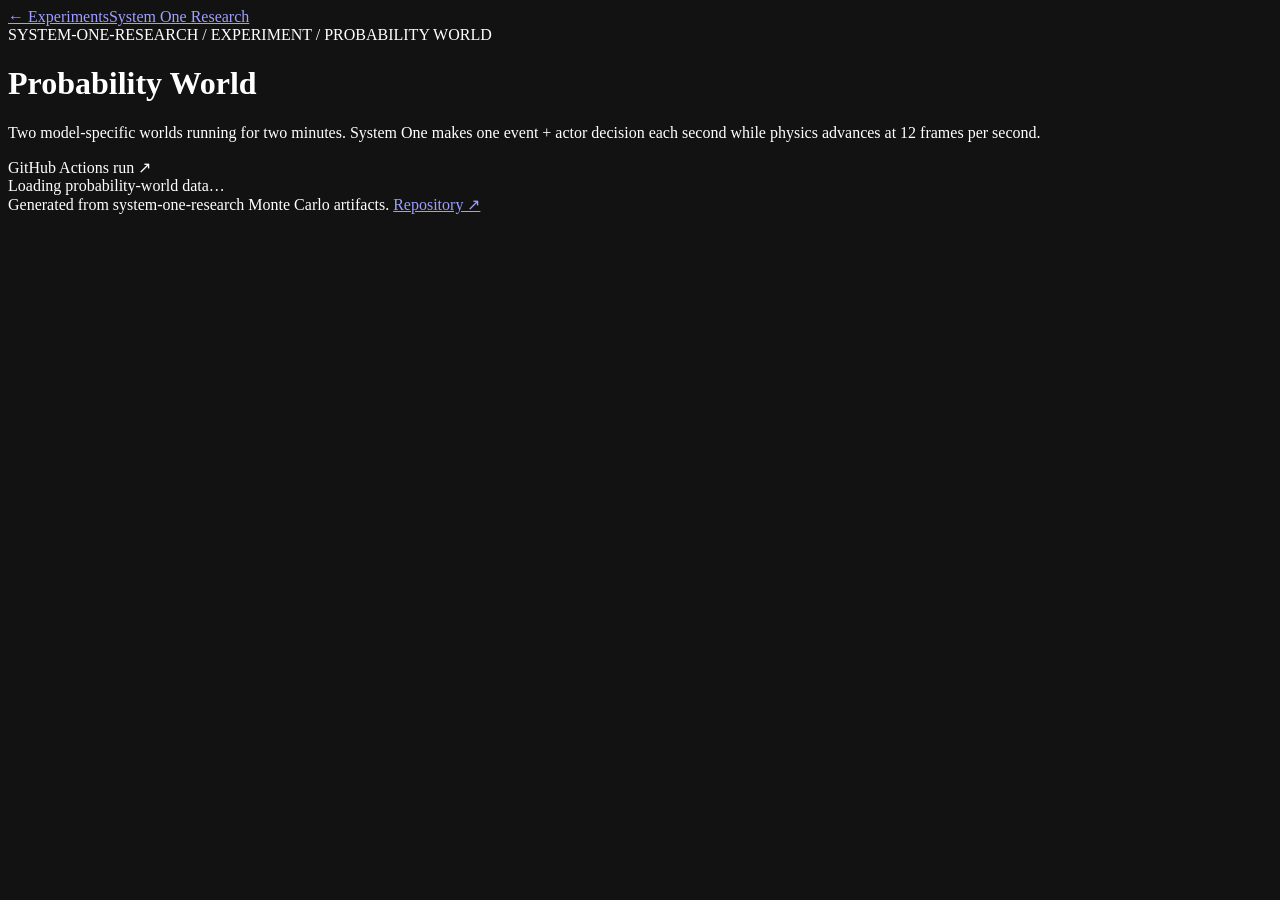
==== site/experiments/probability-world/index.html @ 4912c1ae "pages: route probability world under experiments" ====
<!doctype html>
<html lang="en">
<head>
  <meta charset="utf-8" />
  <meta name="viewport" content="width=device-width,initial-scale=1" />
  <meta name="color-scheme" content="dark" />
  <title>System One Probability World</title>
  <meta name="description" content="Animated replay of model-specific probabilistic worlds generated by System One decision models." />
  <link rel="stylesheet" href="./styles.css" />
</head>
<body>
  <div class="page-shell">
    <nav class="experiment-nav"><a href="../">← Experiments</a><a href="../../">System One Research</a></nav>
    <header class="hero">
      <div>
        <div class="eyebrow">SYSTEM-ONE-RESEARCH / EXPERIMENT / PROBABILITY WORLD</div>
        <h1>Probability World</h1>
        <p class="hero-copy">Two model-specific worlds running for two minutes. System One makes one event + actor decision each second while physics advances at 12 frames per second.</p>
      </div>
      <a id="run-link" class="button secondary" target="_blank" rel="noreferrer">GitHub Actions run ↗</a>
    </header>

    <section id="loading" class="loading-card">Loading probability-world data…</section>

    <main id="app" hidden>
      <section class="control-panel panel">
        <div class="control-group world-control">
          <label for="world-select">Worldline</label>
          <select id="world-select"></select>
          <button id="random-world" class="icon-button">Shuffle</button>
        </div>
        <div class="playback-group">
          <button id="prev-step" class="icon-button" aria-label="Previous step">←</button>
          <button id="play-toggle" class="button primary">Play</button>
          <button id="next-step" class="icon-button" aria-label="Next step">→</button>
          <label class="speed-select">Speed
            <select id="speed-select">
              <option value="167">0.5×</option>
              <option value="83" selected>1×</option>
              <option value="42">2×</option>
              <option value="21">4×</option>
            </select>
          </label>
        </div>
        <div class="step-control">
          <div class="step-label">Time <strong id="step-number">00:00.0</strong> · frame / <span id="step-max">1439</span></div>
          <input id="step-range" type="range" min="0" max="15" value="0" step="1" />
        </div>
      </section>

      <section class="overview-grid" id="overview-grid"></section>

      <section class="world-tags panel">
        <div><span class="muted">Representative pair:</span> <strong id="world-id-label">#0</strong></div>
        <div id="world-tags" class="tags"></div>
        <div class="muted small" id="embed-note"></div>
      </section>

      <section class="compare-grid">
        <article class="model-card jev">
          <div class="model-header">
            <div>
              <div class="model-kicker">JEV WORLD</div>
              <h2>Jev</h2>
              <div class="model-id" id="jev-model-id"></div>
            </div>
            <div class="state-badges" id="jev-risk-badges"></div>
          </div>
          <div class="road-scene" id="jev-road">
            <div class="road-sky"></div><div class="lane lane-a"></div><div class="lane lane-b"></div>
            <div class="car ego"><span>EGO</span></div>
            <div class="car lead" id="jev-lead"><span>LEAD</span></div>
            <div class="clear-road" id="jev-clear">CLEAR ROAD</div>
            <div class="road-metrics">
              <div><span>speed</span><strong id="jev-speed">–</strong></div>
              <div><span>gap</span><strong id="jev-gap">–</strong></div>
            </div>
          </div>
          <div class="decision-strip">
            <div><span class="decision-label">sampled event</span><strong id="jev-event" class="sample-value"></strong></div>
            <div><span class="decision-label">sampled action</span><strong id="jev-action" class="sample-value"></strong></div>
          </div>
          <section class="probability-panel">
            <div class="panel-title-row"><h3>External event distribution</h3><span id="jev-event-draw" class="draw"></span></div>
            <div id="jev-event-bars" class="prob-bars"></div>
          </section>
          <section class="probability-panel">
            <div class="panel-title-row"><h3>Driver action distribution</h3><span id="jev-action-draw" class="draw"></span></div>
            <div id="jev-action-bars" class="prob-bars"></div>
          </section>
        </article>

        <article class="model-card dash">
          <div class="model-header">
            <div>
              <div class="model-kicker">DASHSCOPE WORLD</div>
              <h2>DashScope</h2>
              <div class="model-id" id="dash-model-id"></div>
            </div>
            <div class="state-badges" id="dash-risk-badges"></div>
          </div>
          <div class="road-scene" id="dash-road">
            <div class="road-sky"></div><div class="lane lane-a"></div><div class="lane lane-b"></div>
            <div class="car ego"><span>EGO</span></div>
            <div class="car lead" id="dash-lead"><span>LEAD</span></div>
            <div class="clear-road" id="dash-clear">CLEAR ROAD</div>
            <div class="road-metrics">
              <div><span>speed</span><strong id="dash-speed">–</strong></div>
              <div><span>gap</span><strong id="dash-gap">–</strong></div>
            </div>
          </div>
          <div class="decision-strip">
            <div><span class="decision-label">sampled event</span><strong id="dash-event" class="sample-value"></strong></div>
            <div><span class="decision-label">sampled action</span><strong id="dash-action" class="sample-value"></strong></div>
          </div>
          <section class="probability-panel">
            <div class="panel-title-row"><h3>External event distribution</h3><span id="dash-event-draw" class="draw"></span></div>
            <div id="dash-event-bars" class="prob-bars"></div>
          </section>
          <section class="probability-panel">
            <div class="panel-title-row"><h3>Driver action distribution</h3><span id="dash-action-draw" class="draw"></span></div>
            <div id="dash-action-bars" class="prob-bars"></div>
          </section>
        </article>
      </section>

      <section class="charts-grid">
        <article class="panel chart-card">
          <div class="panel-title-row">
            <div><div class="eyebrow">SELECTED WORLDLINE</div><h3>Speed trajectory</h3></div>
            <div class="legend"><span class="dot jev-dot"></span>Jev <span class="dot dash-dot"></span>DashScope</div>
          </div>
          <svg id="speed-chart" class="line-chart" viewBox="0 0 760 240"></svg>
        </article>
        <article class="panel chart-card">
          <div class="panel-title-row">
            <div><div class="eyebrow">SELECTED WORLDLINE</div><h3>Front gap trajectory</h3></div>
            <div class="legend"><span class="risk-line"></span>7m near-miss threshold</div>
          </div>
          <svg id="gap-chart" class="line-chart" viewBox="0 0 760 240"></svg>
        </article>
      </section>

      <section class="panel timeline-panel">
        <div class="panel-title-row">
          <div><div class="eyebrow">CLICK TO SEEK</div><h3>Decision timeline</h3></div>
          <div id="divergence-now" class="divergence-chip"></div>
        </div>
        <div id="timeline" class="timeline"></div>
      </section>

      <section class="notes-grid">
        <article class="panel prose-card">
          <div class="eyebrow">WHAT YOU ARE WATCHING</div>
          <h3>A stochastic closed loop, not a scripted animation</h3>
          <p>The road event is sampled from <code>P(event | state)</code>. After the event mutates the world, the driver action is sampled from <code>P(action | updated state)</code>. The chosen action is held for one decision second while physics integrates at 12 Hz; the resulting state becomes the next System One input.</p>
        </article>
        <article class="panel prose-card">
          <div class="eyebrow">IMPORTANT LIMITATION</div>
          <h3>Semantic likelihood ≠ real-world base rate</h3>
          <p>These event probabilities are zero-shot model judgments. They demonstrate a learned probability field, but they are not calibrated to actual traffic statistics. Aggregate cards describe this toy probability world only.</p>
        </article>
      </section>
    </main>

    <footer>
      <span>Generated from system-one-research Monte Carlo artifacts.</span>
      <a href="https://github.com/BestNathan/system-one-research" target="_blank" rel="noreferrer">Repository ↗</a>
    </footer>
  </div>
  <script type="module" src="./app.js"></script>
</body>
</html>
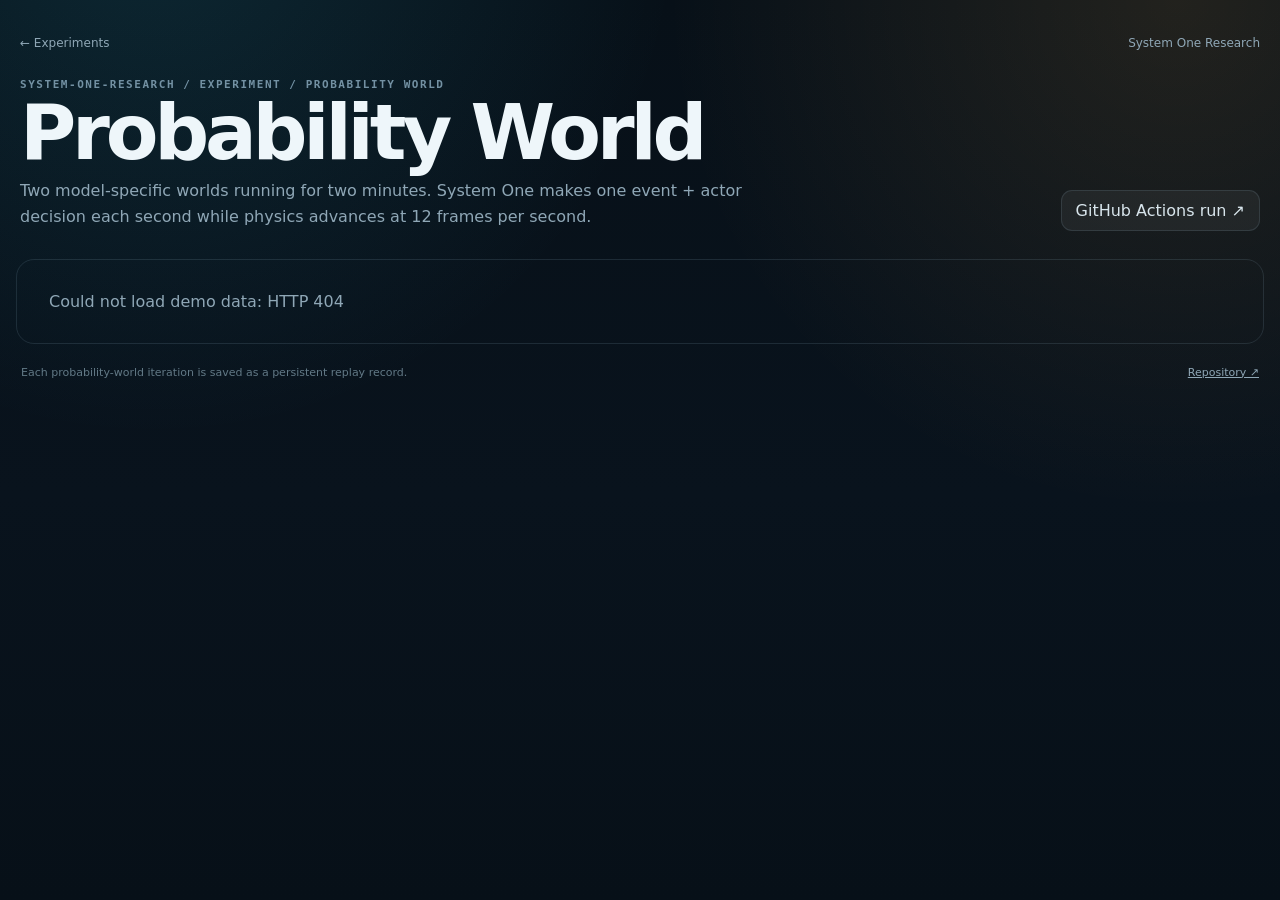
==== commit 398adcc0: "pages: make probability world a saved-run viewer" ====
--- a/site/experiments/probability-world/index.html
+++ b/site/experiments/probability-world/index.html
@@ -25,9 +25,9 @@
     <main id="app" hidden>
       <section class="control-panel panel">
         <div class="control-group world-control">
-          <label for="world-select">Worldline</label>
-          <select id="world-select"></select>
-          <button id="random-world" class="icon-button">Shuffle</button>
+          <label for="run-select">Saved run</label>
+          <select id="run-select"></select>
+          <button id="latest-run" class="icon-button">Latest</button>
         </div>
         <div class="playback-group">
           <button id="prev-step" class="icon-button" aria-label="Previous step">←</button>
@@ -51,7 +51,7 @@
       <section class="overview-grid" id="overview-grid"></section>
 
       <section class="world-tags panel">
-        <div><span class="muted">Representative pair:</span> <strong id="world-id-label">#0</strong></div>
+        <div><span class="muted">Saved record:</span> <strong id="run-id-label">–</strong></div>
         <div id="world-tags" class="tags"></div>
         <div class="muted small" id="embed-note"></div>
       </section>
@@ -127,14 +127,14 @@
       <section class="charts-grid">
         <article class="panel chart-card">
           <div class="panel-title-row">
-            <div><div class="eyebrow">SELECTED WORLDLINE</div><h3>Speed trajectory</h3></div>
+            <div><div class="eyebrow">SAVED RUN</div><h3>Speed trajectory</h3></div>
             <div class="legend"><span class="dot jev-dot"></span>Jev <span class="dot dash-dot"></span>DashScope</div>
           </div>
           <svg id="speed-chart" class="line-chart" viewBox="0 0 760 240"></svg>
         </article>
         <article class="panel chart-card">
           <div class="panel-title-row">
-            <div><div class="eyebrow">SELECTED WORLDLINE</div><h3>Front gap trajectory</h3></div>
+            <div><div class="eyebrow">SAVED RUN</div><h3>Front gap trajectory</h3></div>
             <div class="legend"><span class="risk-line"></span>7m near-miss threshold</div>
           </div>
           <svg id="gap-chart" class="line-chart" viewBox="0 0 760 240"></svg>
@@ -164,7 +164,7 @@
     </main>
 
     <footer>
-      <span>Generated from system-one-research Monte Carlo artifacts.</span>
+      <span>Each probability-world iteration is saved as a persistent replay record.</span>
       <a href="https://github.com/BestNathan/system-one-research" target="_blank" rel="noreferrer">Repository ↗</a>
     </footer>
   </div>
--- a/site/experiments/probability-world/styles.css
+++ b/site/experiments/probability-world/styles.css
@@ -0,0 +1,79 @@
+:root {
+  --bg:#071018;--panel:rgba(14,27,39,.86);--line:rgba(172,205,226,.13);
+  --text:#eef6fa;--muted:#8fa7b6;--jev:#36d5f5;--jev-soft:rgba(54,213,245,.16);
+  --dash:#ffb24a;--dash-soft:rgba(255,178,74,.16);--danger:#ff5e6c;--warn:#ffc857;
+  --safe:#72e2ad;--radius:18px;--shadow:0 24px 80px rgba(0,0,0,.28);
+  font-family:Inter,ui-sans-serif,system-ui,-apple-system,BlinkMacSystemFont,"Segoe UI",sans-serif
+}
+*{box-sizing:border-box}html{background:var(--bg)}body{margin:0;color:var(--text);min-height:100vh;background:
+radial-gradient(circle at 12% -10%,rgba(54,213,245,.12),transparent 33rem),
+radial-gradient(circle at 92% 0%,rgba(255,178,74,.11),transparent 32rem),
+linear-gradient(180deg,#071018 0%,#09131d 55%,#071018 100%)}
+a{color:inherit}button,select,input{font:inherit}button,select{color:var(--text)}
+.page-shell{width:min(1480px,calc(100% - 32px));margin:0 auto;padding:36px 0 52px}
+.hero{display:flex;justify-content:space-between;gap:24px;align-items:flex-end;padding:18px 4px 28px}
+.hero h1{margin:5px 0 8px;font-size:clamp(40px,6vw,78px);line-height:.96;letter-spacing:-.055em}
+.hero-copy{max-width:760px;color:var(--muted);font-size:16px;line-height:1.65;margin:0}
+.eyebrow{font:700 11px/1.2 ui-monospace,SFMono-Regular,Menlo,monospace;letter-spacing:.14em;color:#7391a3}
+.panel{background:linear-gradient(180deg,rgba(18,34,47,.9),rgba(12,24,35,.86));border:1px solid var(--line);border-radius:var(--radius);box-shadow:var(--shadow)}
+.loading-card{padding:32px;border:1px solid var(--line);border-radius:var(--radius);color:var(--muted)}
+.button,.icon-button{border:1px solid var(--line);border-radius:11px;cursor:pointer;transition:transform .16s ease,border-color .16s ease,background .16s ease}
+.button:hover,.icon-button:hover{transform:translateY(-1px);border-color:rgba(255,255,255,.22)}
+.button{padding:10px 14px;text-decoration:none;display:inline-flex;align-items:center;justify-content:center;gap:8px}
+.button.primary{color:#071018;background:#dff8ff;font-weight:800;min-width:78px}.button.secondary{background:rgba(255,255,255,.05);color:#d8e5ec}
+.icon-button{padding:9px 12px;background:rgba(255,255,255,.045)}
+.control-panel{display:grid;grid-template-columns:1.2fr auto 1.5fr;gap:20px;align-items:end;padding:16px 18px;position:sticky;top:12px;z-index:30;backdrop-filter:blur(20px)}
+.control-group,.step-control{display:grid;gap:7px}.control-group label,.step-label,.speed-select{color:var(--muted);font-size:12px}
+.world-control{grid-template-columns:auto 1fr auto;align-items:center}.world-control label{grid-column:1/-1}
+select{background:#0d1b26;border:1px solid var(--line);border-radius:10px;padding:9px 10px;outline:none}
+.playback-group{display:flex;gap:8px;align-items:center}.speed-select{display:flex;align-items:center;gap:7px;margin-left:4px}.speed-select select{padding:8px}
+input[type=range]{width:100%;accent-color:#dff8ff}
+.overview-grid{display:grid;grid-template-columns:repeat(4,1fr);gap:12px;margin:14px 0}
+.metric-card{padding:16px 17px;min-height:112px}.metric-card .metric-name{color:var(--muted);font-size:12px}
+.metric-values{display:grid;grid-template-columns:1fr 1fr;gap:12px;margin-top:12px}.metric-value strong{display:block;font-size:24px;letter-spacing:-.04em}
+.metric-value span{font-size:10px;letter-spacing:.08em;font-weight:800}.metric-value.jev span{color:var(--jev)}.metric-value.dash span{color:var(--dash)}
+.world-tags{display:flex;align-items:center;gap:14px;padding:11px 16px;margin-bottom:14px;flex-wrap:wrap}.tags{display:flex;gap:7px;flex-wrap:wrap}
+.tag{padding:5px 8px;border:1px solid var(--line);background:rgba(255,255,255,.035);border-radius:999px;color:#b5c9d5;font-size:11px}
+.muted{color:var(--muted)}.small{font-size:11px;margin-left:auto}.compare-grid{display:grid;grid-template-columns:1fr 1fr;gap:14px}
+.model-card{border:1px solid var(--line);border-radius:22px;background:rgba(11,22,32,.84);overflow:hidden;box-shadow:var(--shadow)}
+.model-card.jev{--accent:var(--jev);--accent-soft:var(--jev-soft)}.model-card.dash{--accent:var(--dash);--accent-soft:var(--dash-soft)}
+.model-header{padding:19px 20px 13px;display:flex;justify-content:space-between;gap:16px;align-items:flex-start}.model-header h2{margin:3px 0 0;font-size:28px;letter-spacing:-.035em}
+.model-kicker{font:800 10px ui-monospace,monospace;color:var(--accent);letter-spacing:.15em}.model-id{color:var(--muted);font:11px ui-monospace,monospace;margin-top:4px}
+.state-badges{display:flex;gap:6px;flex-wrap:wrap;justify-content:flex-end}.badge{border:1px solid var(--line);border-radius:999px;padding:5px 7px;font:800 9px ui-monospace,monospace;letter-spacing:.07em}
+.badge.danger{color:#ffd7da;border-color:rgba(255,94,108,.45);background:rgba(255,94,108,.12)}.badge.warn{color:#ffe2a5;border-color:rgba(255,200,87,.42);background:rgba(255,200,87,.1)}
+.badge.safe{color:#c9f8df;border-color:rgba(114,226,173,.32);background:rgba(114,226,173,.08)}
+.road-scene{position:relative;height:190px;overflow:hidden;background:linear-gradient(#172d3b 0 36%,#11171d 36% 100%);border-top:1px solid var(--line);border-bottom:1px solid var(--line)}
+.road-sky:before{content:"";position:absolute;left:0;right:0;top:34%;height:2px;background:linear-gradient(90deg,transparent,var(--accent),transparent);opacity:.28}
+.lane{position:absolute;left:0;right:0;height:2px;background-image:repeating-linear-gradient(90deg,rgba(255,255,255,.55) 0 28px,transparent 28px 56px);opacity:.5}
+.lane-a{top:59%}.lane-b{top:81%}.road-scene.playing .lane{animation:roadMove .8s linear infinite}@keyframes roadMove{to{background-position-x:-56px}}
+.car{position:absolute;width:74px;height:34px;top:62%;transform:translateY(-50%);border-radius:10px 14px 6px 6px;transition:left .09s linear,opacity .12s ease;display:grid;place-items:center;font:900 9px ui-monospace,monospace;letter-spacing:.08em;box-shadow:0 12px 25px rgba(0,0,0,.4)}
+.car:before,.car:after{content:"";position:absolute;bottom:-5px;width:13px;height:9px;border-radius:50%;background:#020609}.car:before{left:10px}.car:after{right:10px}
+.car.ego{left:14%;color:#061017;background:var(--accent)}.car.lead{color:#eaf4f8;background:#566b78;left:68%}
+.clear-road{position:absolute;right:7%;top:49%;padding:5px 8px;border-radius:999px;border:1px dashed rgba(255,255,255,.18);color:#718995;font:700 9px ui-monospace,monospace;opacity:0;transition:opacity .2s ease}
+.road-metrics{position:absolute;left:14px;top:12px;display:flex;gap:9px}.road-metrics div{padding:7px 9px;border:1px solid rgba(255,255,255,.1);background:rgba(1,8,12,.58);backdrop-filter:blur(8px);border-radius:9px}
+.road-metrics span{display:block;color:var(--muted);font:8px ui-monospace,monospace;text-transform:uppercase}.road-metrics strong{font:700 13px ui-monospace,monospace}
+.decision-strip{display:grid;grid-template-columns:1fr 1fr;border-bottom:1px solid var(--line)}.decision-strip>div{padding:13px 17px;min-width:0}.decision-strip>div+div{border-left:1px solid var(--line)}
+.decision-label{color:var(--muted);font-size:10px;display:block;margin-bottom:4px}.sample-value{color:var(--accent);font:800 13px ui-monospace,monospace;overflow-wrap:anywhere}
+.probability-panel{padding:15px 17px 17px}.probability-panel+.probability-panel{border-top:1px solid var(--line)}
+.panel-title-row{display:flex;justify-content:space-between;align-items:center;gap:14px}.panel-title-row h3{margin:2px 0 10px;font-size:14px;letter-spacing:-.01em}.draw{color:#718995;font:10px ui-monospace,monospace}
+.prob-bars{display:grid;gap:7px}.prob-row{display:grid;grid-template-columns:minmax(125px,1.25fr) 2fr 47px;gap:9px;align-items:center;font-size:11px}
+.prob-row .name{color:#a9bcc7;overflow:hidden;text-overflow:ellipsis;white-space:nowrap}.prob-row.sampled .name{color:var(--text);font-weight:800}
+.prob-track{height:8px;border-radius:999px;overflow:hidden;background:rgba(255,255,255,.065)}.prob-fill{height:100%;width:0;background:var(--accent);border-radius:inherit;transition:width .42s cubic-bezier(.2,.8,.2,1);opacity:.78}
+.prob-row.sampled .prob-fill{opacity:1;box-shadow:0 0 12px var(--accent-soft)}.prob-value{text-align:right;color:#a9bcc7;font:10px ui-monospace,monospace}
+.charts-grid{display:grid;grid-template-columns:1fr 1fr;gap:14px;margin-top:14px}.chart-card{padding:17px 18px 12px;min-width:0}
+.legend{display:flex;gap:8px;align-items:center;color:var(--muted);font-size:10px;white-space:nowrap}.dot{width:8px;height:8px;border-radius:50%;display:inline-block}.jev-dot{background:var(--jev)}.dash-dot{background:var(--dash)}
+.risk-line{width:16px;border-top:1px dashed var(--danger);display:inline-block}.line-chart{width:100%;height:220px;overflow:visible}.chart-grid-line{stroke:rgba(255,255,255,.075);stroke-width:1}
+.chart-axis-label{fill:#66808e;font:9px ui-monospace,monospace}.chart-line{fill:none;stroke-width:3;stroke-linecap:round;stroke-linejoin:round}.chart-line.jev{stroke:var(--jev)}.chart-line.dash{stroke:var(--dash)}
+.chart-progress{stroke:rgba(255,255,255,.28);stroke-width:1;stroke-dasharray:3 4}.chart-risk{stroke:var(--danger);stroke-width:1;stroke-dasharray:5 5;opacity:.8}.chart-point{stroke:#071018;stroke-width:2}
+.timeline-panel{margin-top:14px;padding:17px 18px 18px}.divergence-chip{font:800 10px ui-monospace,monospace;color:#b7cbd7;padding:6px 9px;border-radius:999px;background:rgba(255,255,255,.045);border:1px solid var(--line)}
+.timeline{display:grid;grid-auto-flow:column;grid-auto-columns:minmax(56px,72px);gap:5px;overflow-x:auto;padding-bottom:8px;scroll-snap-type:x proximity}.timeline-step{min-width:56px;scroll-snap-align:center;border:1px solid var(--line);border-radius:10px;background:rgba(255,255,255,.025);padding:7px 5px;cursor:pointer;transition:border-color .18s ease,background .18s ease,transform .18s ease}
+.timeline-step:hover{transform:translateY(-1px)}.timeline-step.active{border-color:rgba(255,255,255,.38);background:rgba(255,255,255,.07)}.timeline-step .t{color:#6f8896;font:9px ui-monospace,monospace;margin-bottom:6px}
+.timeline-model{display:grid;gap:3px;margin-top:4px}.timeline-dot{width:100%;height:5px;border-radius:99px;opacity:.85}.timeline-dot.jev{background:var(--jev)}.timeline-dot.dash{background:var(--dash)}
+.timeline-code{font:700 8px ui-monospace,monospace;color:#9eb2bd;overflow:hidden;white-space:nowrap;text-overflow:ellipsis}
+.notes-grid{display:grid;grid-template-columns:1fr 1fr;gap:14px;margin-top:14px}.prose-card{padding:19px}.prose-card h3{margin:6px 0 9px;font-size:18px}.prose-card p{color:var(--muted);line-height:1.65;margin:0;font-size:13px}
+code{color:#d7edf7;background:rgba(255,255,255,.05);padding:2px 5px;border-radius:5px}
+footer{display:flex;justify-content:space-between;color:#627986;font-size:11px;padding:22px 5px 0}footer a{color:#8fa7b6}
+@media(max-width:980px){.control-panel{grid-template-columns:1fr 1fr}.step-control{grid-column:1/-1}.overview-grid{grid-template-columns:1fr 1fr}.compare-grid,.charts-grid{grid-template-columns:1fr}}
+@media(max-width:620px){.page-shell{width:min(100% - 18px,1480px);padding-top:18px}.hero{align-items:flex-start;flex-direction:column}.hero h1{font-size:46px}.control-panel{position:relative;top:auto;grid-template-columns:1fr}.step-control{grid-column:auto}.world-control{grid-template-columns:1fr auto}.world-control label{grid-column:1/-1}.world-control select{min-width:0}.playback-group{flex-wrap:wrap}.overview-grid,.notes-grid{grid-template-columns:1fr}.model-header{flex-direction:column}.state-badges{justify-content:flex-start}.prob-row{grid-template-columns:110px 1fr 42px}.small{margin-left:0;width:100%}.road-scene{height:175px}footer{flex-direction:column;gap:8px}}
+
+.experiment-nav{display:flex;justify-content:space-between;gap:16px;padding:0 4px 10px;color:var(--muted);font-size:12px}.experiment-nav a{text-decoration:none}.experiment-nav a:hover{color:var(--text)}
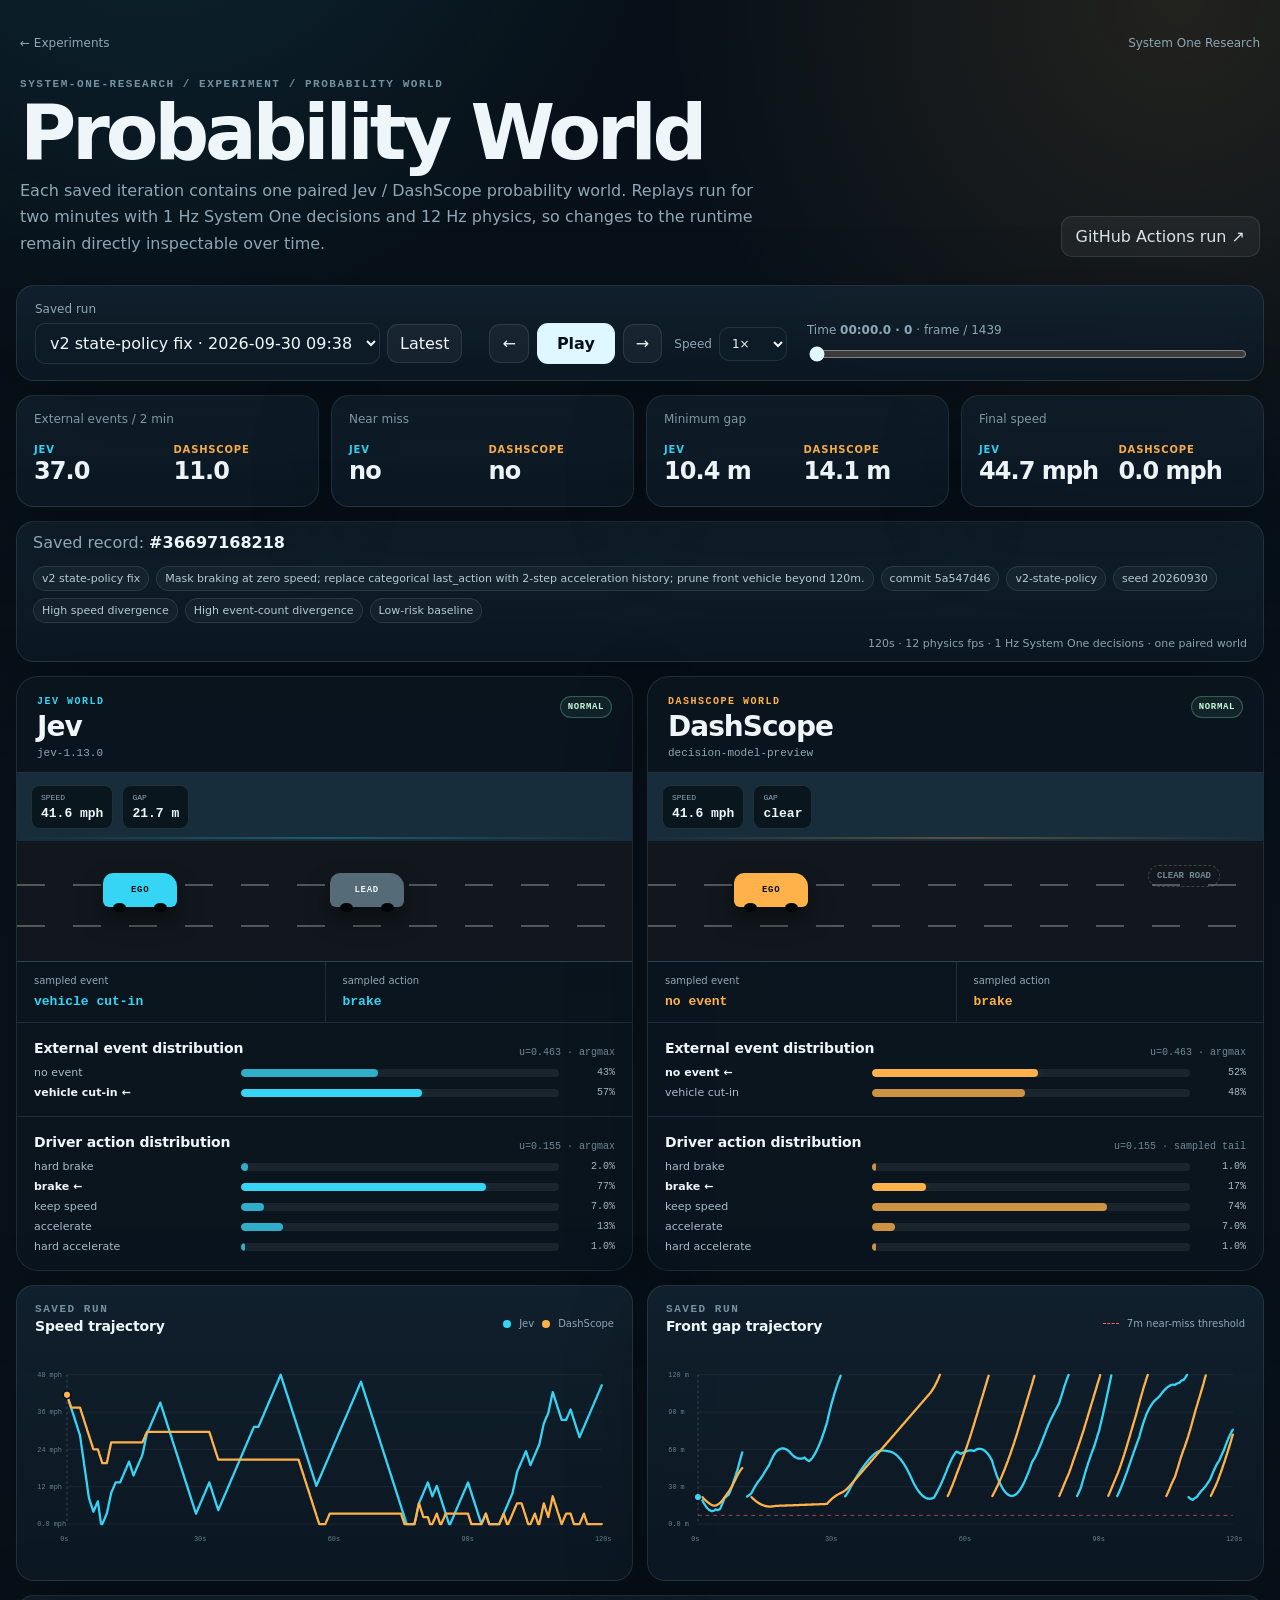
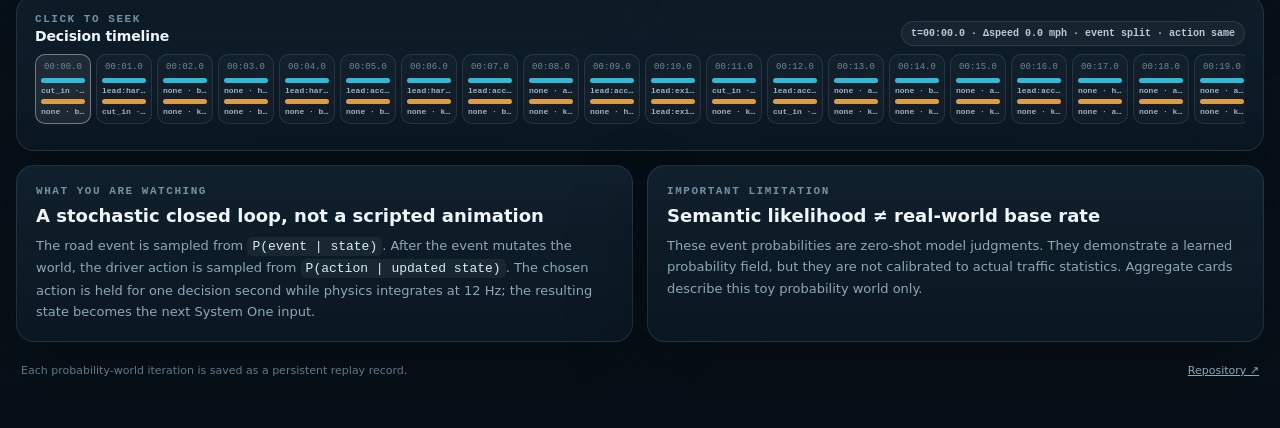
==== commit 96656e70: "pages: describe iterative probability-world replay history" ====
--- a/site/experiments/probability-world/index.html
+++ b/site/experiments/probability-world/index.html
@@ -15,7 +15,7 @@
       <div>
         <div class="eyebrow">SYSTEM-ONE-RESEARCH / EXPERIMENT / PROBABILITY WORLD</div>
         <h1>Probability World</h1>
-        <p class="hero-copy">Two model-specific worlds running for two minutes. System One makes one event + actor decision each second while physics advances at 12 frames per second.</p>
+        <p class="hero-copy">Each saved iteration contains one paired Jev / DashScope probability world. Replays run for two minutes with 1 Hz System One decisions and 12 Hz physics, so changes to the runtime remain directly inspectable over time.</p>
       </div>
       <a id="run-link" class="button secondary" target="_blank" rel="noreferrer">GitHub Actions run ↗</a>
     </header>
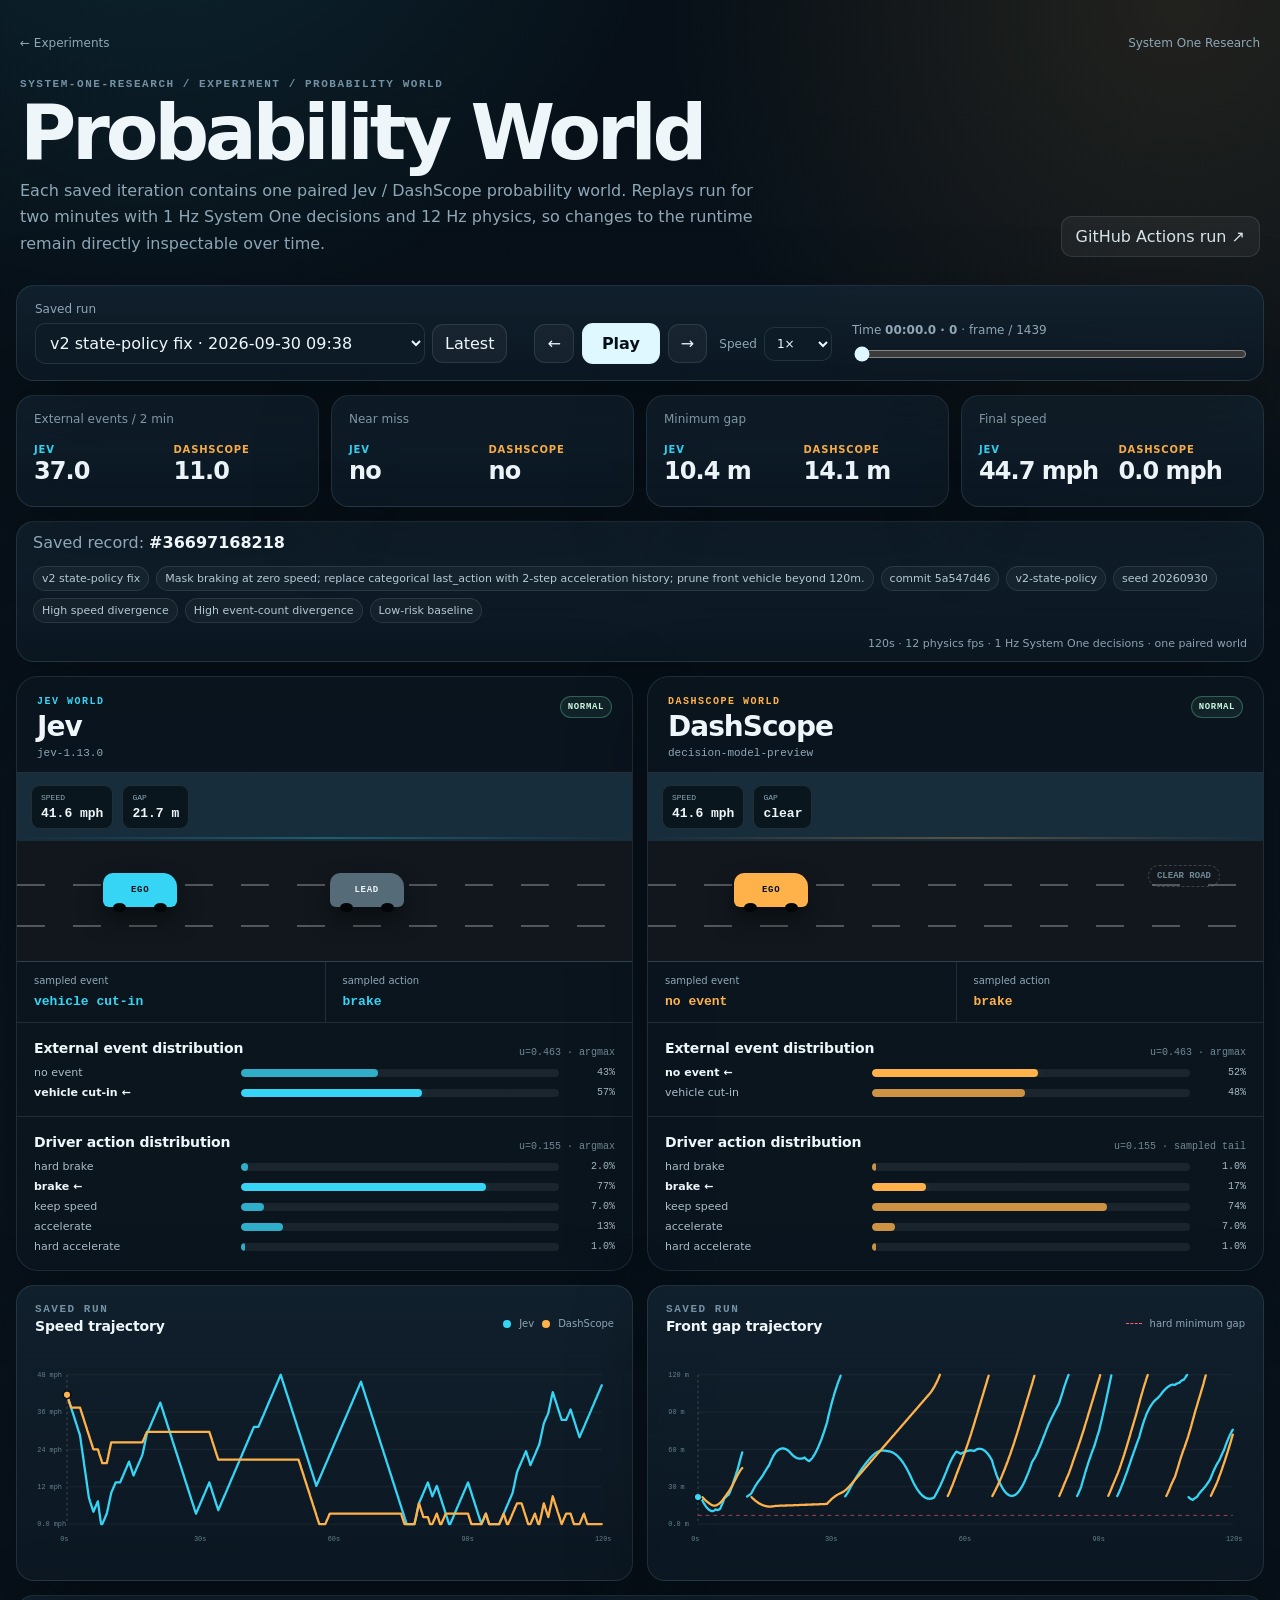
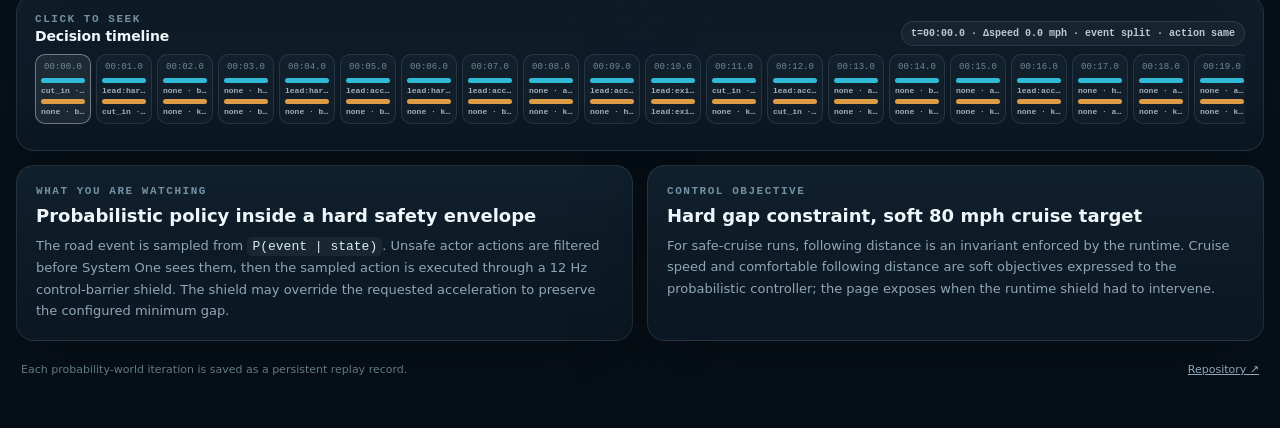
==== commit 5fc11ef3: "pages: explain v3 safe-cruise control envelope" ====
--- a/site/experiments/probability-world/index.html
+++ b/site/experiments/probability-world/index.html
@@ -135,7 +135,7 @@
         <article class="panel chart-card">
           <div class="panel-title-row">
             <div><div class="eyebrow">SAVED RUN</div><h3>Front gap trajectory</h3></div>
-            <div class="legend"><span class="risk-line"></span>7m near-miss threshold</div>
+            <div class="legend"><span class="risk-line"></span>hard minimum gap</div>
           </div>
           <svg id="gap-chart" class="line-chart" viewBox="0 0 760 240"></svg>
         </article>
@@ -152,13 +152,13 @@
       <section class="notes-grid">
         <article class="panel prose-card">
           <div class="eyebrow">WHAT YOU ARE WATCHING</div>
-          <h3>A stochastic closed loop, not a scripted animation</h3>
-          <p>The road event is sampled from <code>P(event | state)</code>. After the event mutates the world, the driver action is sampled from <code>P(action | updated state)</code>. The chosen action is held for one decision second while physics integrates at 12 Hz; the resulting state becomes the next System One input.</p>
+          <h3>Probabilistic policy inside a hard safety envelope</h3>
+          <p>The road event is sampled from <code>P(event | state)</code>. Unsafe actor actions are filtered before System One sees them, then the sampled action is executed through a 12 Hz control-barrier shield. The shield may override the requested acceleration to preserve the configured minimum gap.</p>
         </article>
         <article class="panel prose-card">
-          <div class="eyebrow">IMPORTANT LIMITATION</div>
-          <h3>Semantic likelihood ≠ real-world base rate</h3>
-          <p>These event probabilities are zero-shot model judgments. They demonstrate a learned probability field, but they are not calibrated to actual traffic statistics. Aggregate cards describe this toy probability world only.</p>
+          <div class="eyebrow">CONTROL OBJECTIVE</div>
+          <h3>Hard gap constraint, soft 80 mph cruise target</h3>
+          <p>For safe-cruise runs, following distance is an invariant enforced by the runtime. Cruise speed and comfortable following distance are soft objectives expressed to the probabilistic controller; the page exposes when the runtime shield had to intervene.</p>
         </article>
       </section>
     </main>
--- a/site/experiments/probability-world/styles.css
+++ b/site/experiments/probability-world/styles.css
@@ -77,3 +77,5 @@
 @media(max-width:620px){.page-shell{width:min(100% - 18px,1480px);padding-top:18px}.hero{align-items:flex-start;flex-direction:column}.hero h1{font-size:46px}.control-panel{position:relative;top:auto;grid-template-columns:1fr}.step-control{grid-column:auto}.world-control{grid-template-columns:1fr auto}.world-control label{grid-column:1/-1}.world-control select{min-width:0}.playback-group{flex-wrap:wrap}.overview-grid,.notes-grid{grid-template-columns:1fr}.model-header{flex-direction:column}.state-badges{justify-content:flex-start}.prob-row{grid-template-columns:110px 1fr 42px}.small{margin-left:0;width:100%}.road-scene{height:175px}footer{flex-direction:column;gap:8px}}
 
 .experiment-nav{display:flex;justify-content:space-between;gap:16px;padding:0 4px 10px;color:var(--muted);font-size:12px}.experiment-nav a{text-decoration:none}.experiment-nav a:hover{color:var(--text)}
+
+.chart-target{stroke:var(--safe);stroke-width:1.5;stroke-dasharray:2 5;opacity:.9}
